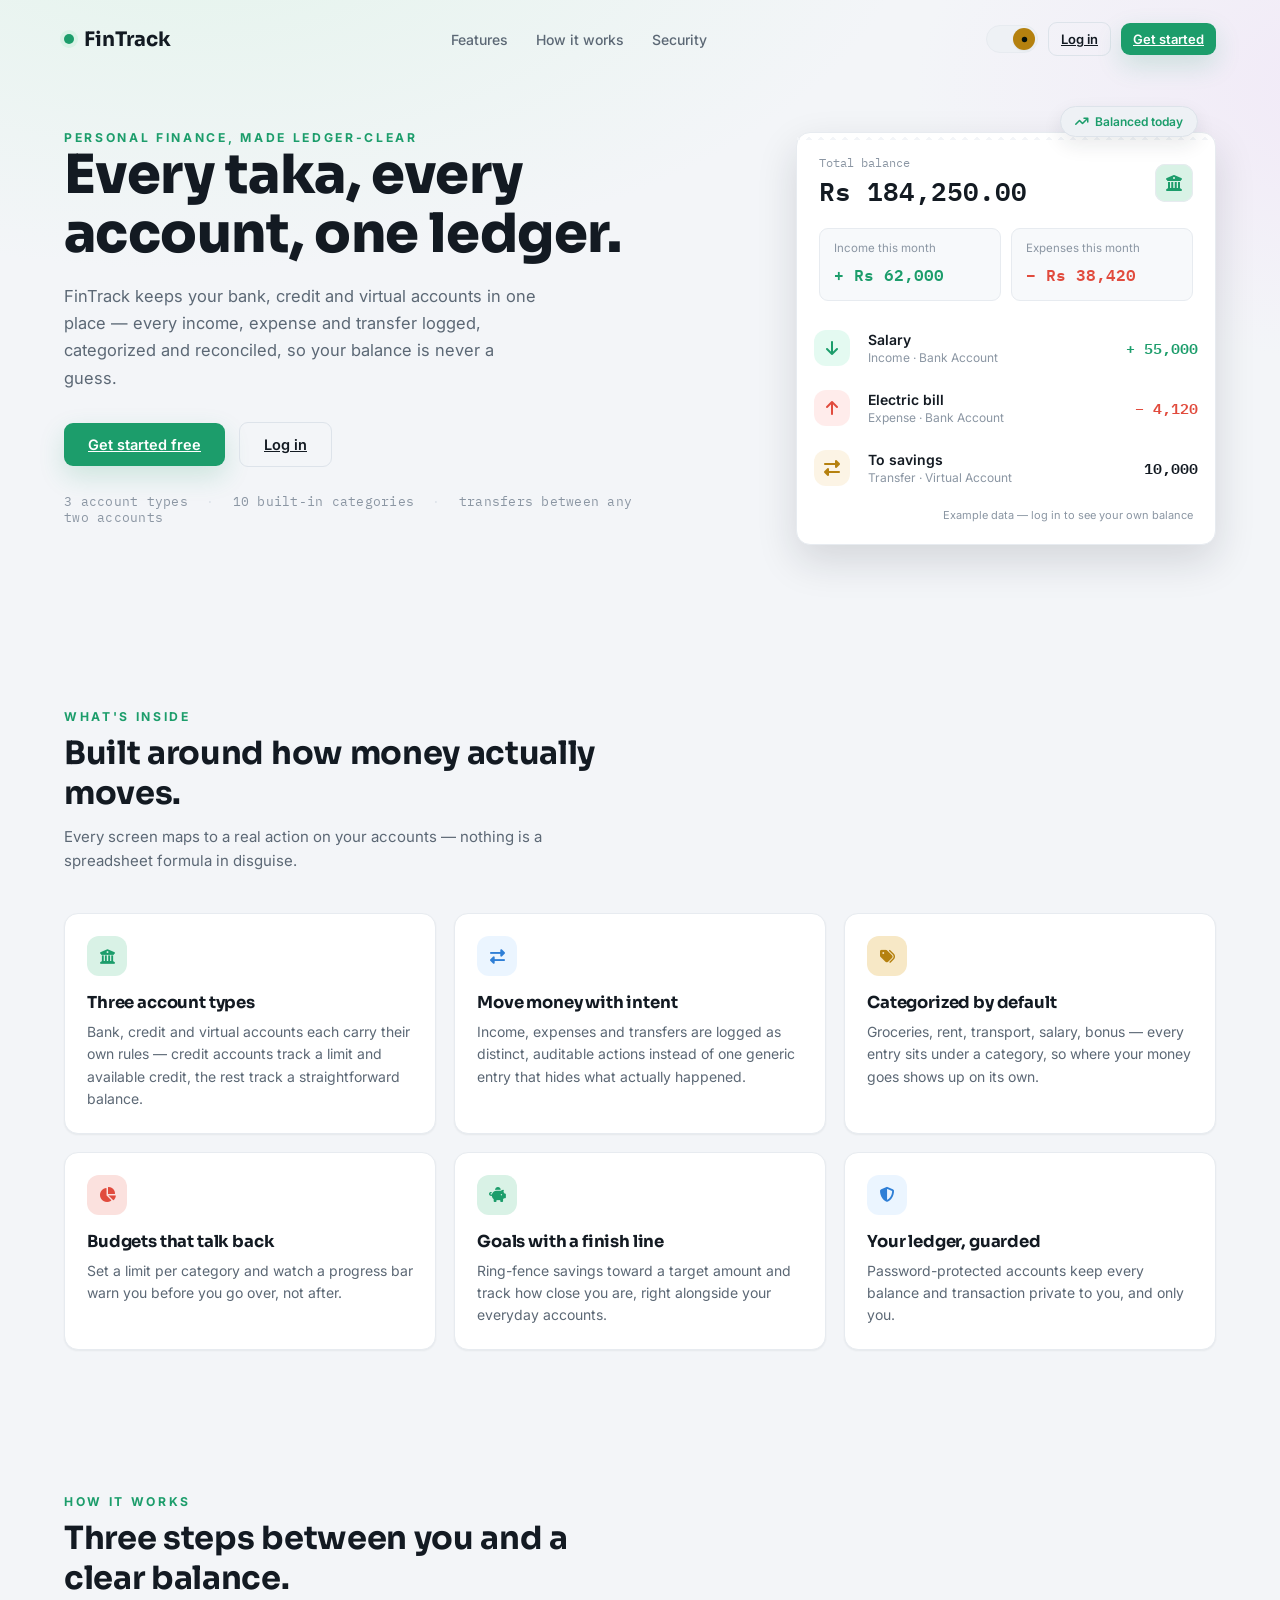
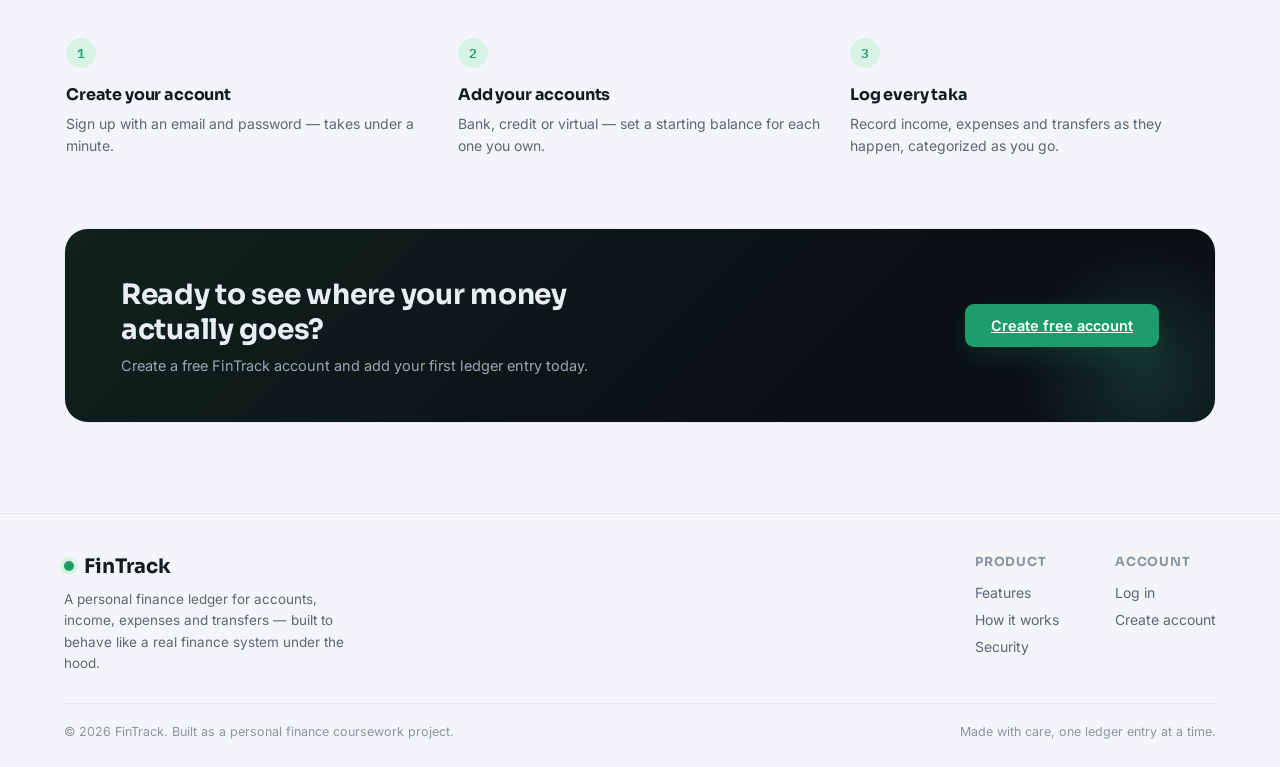
==== web/index.html @ cf950c6d "successfully connected the project to the server" ====
<!DOCTYPE html>
<html lang="en">
<head>
  <meta charset="UTF-8">
  <meta name="viewport" content="width=device-width, initial-scale=1.0">
  <meta name="theme-color" content="#0b0f14">
  <title>FinTrack · Personal Finance Management System</title>
  <meta name="description" content="Track bank, credit and virtual accounts, categorize every income and expense, and keep transfers, budgets and goals in one ledger.">
  <link rel="icon" type="image/svg+xml" href="static/favicon.svg">
  <link rel="stylesheet" href="static/css/Fintrack.css">
  <link rel="stylesheet" href="https://cdnjs.cloudflare.com/ajax/libs/font-awesome/6.5.2/css/all.min.css">
  <script src="static/js/theme.js"></script>
</head>
<body>
<a class="skip-link" href="#main-content">Skip to main content</a>

<header class="site-header">
  <div class="brand-mark"><span class="dot"></span> FinTrack</div>

  <nav class="site-nav site-nav-links" aria-label="Primary">
    <a href="#features">Features</a>
    <a href="#how-it-works">How it works</a>
    <a href="#security">Security</a>
  </nav>

  <div class="site-header-actions">
    <button class="theme-toggle" aria-label="Toggle theme" type="button">
      <span class="knob">
        <svg viewBox="0 0 24 24" fill="currentColor"><path d="M12 4V2M12 22v-2M4 12H2M22 12h-2M5 5l-1.4-1.4M19 19l-1.4-1.4M5 19l-1.4 1.4M19 5l-1.4 1.4"/><circle cx="12" cy="12" r="5"/></svg>
      </span>
    </button>
    <a href="login.html" class="btn btn-ghost btn-sm btn-inline">Log in</a>
    <a href="register.html" class="btn btn-primary btn-sm btn-inline">Get started</a>
  </div>
</header>

<main id="main-content">

  <section class="hero">
    <div class="hero-copy">
      <span class="eyebrow">Personal finance, made ledger-clear</span>
      <h1>Every taka, every account, one ledger.</h1>
      <p>FinTrack keeps your bank, credit and virtual accounts in one place — every income, expense and transfer logged, categorized and reconciled, so your balance is never a guess.</p>
      <div class="hero-actions">
        <a href="register.html" class="btn btn-primary">Get started free</a>
        <a href="login.html" class="btn btn-ghost">Log in</a>
      </div>
      <div class="hero-proof">
        3 account types <span class="sep">·</span> 10 built-in categories <span class="sep">·</span> transfers between any two accounts
      </div>
    </div>

    <div class="hero-visual">
      <div class="hero-badge-float"><i class="fa-solid fa-arrow-trend-up"></i> Balanced today</div>
      <div class="hero-preview-card receipt-edge">
        <div class="hero-preview-head">
          <div>
            <div class="label">Total balance</div>
            <div class="value mono">Rs 184,250.00</div>
          </div>
          <div class="account-icon bank"><i class="fa-solid fa-building-columns"></i></div>
        </div>

        <div class="hero-preview-stats">
          <div class="hero-mini-stat">
            <div class="label">Income this month</div>
            <div class="value income mono">+ Rs 62,000</div>
          </div>
          <div class="hero-mini-stat">
            <div class="label">Expenses this month</div>
            <div class="value expense mono">− Rs 38,420</div>
          </div>
        </div>

        <div class="hero-preview-rows">
          <div class="tx-row">
            <div class="tx-badge income"><i class="fa-solid fa-arrow-down"></i></div>
            <div class="tx-main">
              <div class="tx-title">Salary</div>
              <div class="tx-sub">Income · Bank Account</div>
            </div>
            <div class="tx-amount income mono">+ 55,000</div>
          </div>
          <div class="tx-row">
            <div class="tx-badge expense"><i class="fa-solid fa-arrow-up"></i></div>
            <div class="tx-main">
              <div class="tx-title">Electric bill</div>
              <div class="tx-sub">Expense · Bank Account</div>
            </div>
            <div class="tx-amount expense mono">− 4,120</div>
          </div>
          <div class="tx-row">
            <div class="tx-badge transfer"><i class="fa-solid fa-right-left"></i></div>
            <div class="tx-main">
              <div class="tx-title">To savings</div>
              <div class="tx-sub">Transfer · Virtual Account</div>
            </div>
            <div class="tx-amount mono">10,000</div>
          </div>
        </div>

        <div class="hero-preview-example">Example data — log in to see your own balance</div>
      </div>
    </div>
  </section>

  <section class="site-section" id="features">
    <div class="site-section-head">
      <span class="eyebrow">What's inside</span>
      <h2>Built around how money actually moves.</h2>
      <p>Every screen maps to a real action on your accounts — nothing is a spreadsheet formula in disguise.</p>
    </div>

    <div class="features-grid">
      <div class="feature-card">
        <div class="feature-icon"><i class="fa-solid fa-building-columns"></i></div>
        <h3>Three account types</h3>
        <p>Bank, credit and virtual accounts each carry their own rules — credit accounts track a limit and available credit, the rest track a straightforward balance.</p>
      </div>

      <div class="feature-card accent-focus">
        <div class="feature-icon"><i class="fa-solid fa-right-left"></i></div>
        <h3>Move money with intent</h3>
        <p>Income, expenses and transfers are logged as distinct, auditable actions instead of one generic entry that hides what actually happened.</p>
      </div>

      <div class="feature-card accent-gold">
        <div class="feature-icon"><i class="fa-solid fa-tags"></i></div>
        <h3>Categorized by default</h3>
        <p>Groceries, rent, transport, salary, bonus — every entry sits under a category, so where your money goes shows up on its own.</p>
      </div>

      <div class="feature-card accent-coral">
        <div class="feature-icon"><i class="fa-solid fa-chart-pie"></i></div>
        <h3>Budgets that talk back</h3>
        <p>Set a limit per category and watch a progress bar warn you before you go over, not after.</p>
      </div>

      <div class="feature-card">
        <div class="feature-icon"><i class="fa-solid fa-piggy-bank"></i></div>
        <h3>Goals with a finish line</h3>
        <p>Ring-fence savings toward a target amount and track how close you are, right alongside your everyday accounts.</p>
      </div>

      <div class="feature-card accent-focus" id="security">
        <div class="feature-icon"><i class="fa-solid fa-shield-halved"></i></div>
        <h3>Your ledger, guarded</h3>
        <p>Password-protected accounts keep every balance and transaction private to you, and only you.</p>
      </div>
    </div>
  </section>

  <section class="site-section" id="how-it-works">
    <div class="site-section-head">
      <span class="eyebrow">How it works</span>
      <h2>Three steps between you and a clear balance.</h2>
    </div>

    <div class="steps-row">
      <div class="step-item">
        <div class="step-num">1</div>
        <h3>Create your account</h3>
        <p>Sign up with an email and password — takes under a minute.</p>
      </div>
      <div class="step-item">
        <div class="step-num">2</div>
        <h3>Add your accounts</h3>
        <p>Bank, credit or virtual — set a starting balance for each one you own.</p>
      </div>
      <div class="step-item">
        <div class="step-num">3</div>
        <h3>Log every taka</h3>
        <p>Record income, expenses and transfers as they happen, categorized as you go.</p>
      </div>
    </div>
  </section>

  <section class="cta-banner">
    <div>
      <h2>Ready to see where your money actually goes?</h2>
      <p>Create a free FinTrack account and add your first ledger entry today.</p>
    </div>
    <a href="register.html" class="btn btn-primary">Create free account</a>
  </section>

</main>

<footer class="site-footer">
  <div class="footer-top">
    <div class="footer-brand">
      <div class="brand-mark"><span class="dot"></span> FinTrack</div>
      <p>A personal finance ledger for accounts, income, expenses and transfers — built to behave like a real finance system under the hood.</p>
    </div>

    <div class="footer-links">
      <div class="footer-col">
        <h4>Product</h4>
        <a href="#features">Features</a>
        <a href="#how-it-works">How it works</a>
        <a href="#security">Security</a>
      </div>
      <div class="footer-col">
        <h4>Account</h4>
        <a href="login.html">Log in</a>
        <a href="register.html">Create account</a>
      </div>
    </div>
  </div>

  <div class="footer-bottom">
    <span>© 2026 FinTrack. Built as a personal finance coursework project.</span>
    <span>Made with care, one ledger entry at a time.</span>
  </div>
</footer>

</body>
</html>
---- web/static/css/Fintrack.css ----
/* ==========================================================================
   FinTrack — shared styles
   Palette: deep charcoal-navy surface, mint = money in, coral = money out,
   gold = credit/attention. Numbers set in a mono face for tabular alignment.
   Signature motif: card headers get a torn-receipt edge.
   ========================================================================== */

@import url('https://fonts.googleapis.com/css2?family=Sora:wght@400;600;700;800&family=Inter:wght@400;500;600&family=IBM+Plex+Mono:wght@400;500;600&display=swap');

:root {
    --bg: #0b0f14;
    --bg-glow: radial-gradient(1200px 600px at 15% -10%, #10221c 0%, transparent 60%),
    radial-gradient(900px 500px at 110% 10%, #1a1420 0%, transparent 55%);
    --surface: #12181f;
    --surface-2: #171f27;
    --surface-3: #1c252f;
    --border: #232d38;
    --border-soft: #1a222b;
    --text: #e9eef3;
    --text-dim: #8b98a6;
    --text-faint: #5c6774;
    --mint: #45d99a;
    --mint-dim: #1f4a3b;
    --coral: #ff7a6f;
    --coral-dim: #4a2620;
    --gold: #e8b04b;
    --gold-dim: #4a3a1a;
    --focus: #6fb8ff;

    --font-display: 'Sora', sans-serif;
    --font-body: 'Inter', sans-serif;
    --font-mono: 'IBM Plex Mono', monospace;

    --radius: 14px;
    --radius-sm: 9px;

    --shadow-sm: 0 1px 2px rgba(0,0,0,0.24);
    --shadow-md: 0 8px 20px rgba(0,0,0,0.28);
    --shadow-lg: 0 16px 40px rgba(0,0,0,0.38);
    --shadow-mint: 0 10px 26px rgba(69,217,154,0.22);
    --ease: cubic-bezier(.2,.8,.2,1);
}

/* --------------------------------------------------------------------------
   Light theme — toggled by adding data-theme="light" to <html>
   -------------------------------------------------------------------------- */
:root[data-theme="light"] {
    --bg: #f3f5f8;
    --bg-glow: radial-gradient(1200px 600px at 15% -10%, #e4f4ec 0%, transparent 60%),
    radial-gradient(900px 500px at 110% 10%, #f1e8f7 0%, transparent 55%);
    --surface: #ffffff;
    --surface-2: #f7f9fb;
    --surface-3: #eef1f5;
    --border: #dde3ea;
    --border-soft: #e7ebf0;
    --text: #131a22;
    --text-dim: #5c6875;
    --text-faint: #8b96a3;
    --mint: #1c9d6b;
    --mint-dim: #d9f2e6;
    --coral: #e14b3d;
    --coral-dim: #fbe1de;
    --gold: #b5810f;
    --gold-dim: #f7e8c6;
    --focus: #2f7fd6;

    --shadow-sm: 0 1px 2px rgba(20,30,40,0.06);
    --shadow-md: 0 8px 20px rgba(20,30,40,0.09);
    --shadow-lg: 0 16px 40px rgba(20,30,40,0.14);
    --shadow-mint: 0 10px 26px rgba(28,157,107,0.18);
}
:root[data-theme="light"] .btn-primary,
:root[data-theme="light"] .fab { color: #ffffff; }
:root[data-theme="light"] ::selection { background: var(--mint-dim); color: var(--mint); }

* { box-sizing: border-box; }

html, body {
    margin: 0;
    padding: 0;
    min-height: 100%;
    background-color: var(--bg);
    background-image: var(--bg-glow);
    background-attachment: fixed;
    color: var(--text);
    font-family: var(--font-body);
    -webkit-font-smoothing: antialiased;
}

html { color-scheme: dark; }
:root[data-theme="light"] { color-scheme: light; }

/* Smooth, consistent motion across every interactive element */
a, button, input, select, .card, .stat-card, .account-row, .tx-row,
.nav-link, .progress-fill, .modal, .modal-overlay, .toast {
    transition: background-color .18s var(--ease), border-color .18s var(--ease),
    color .18s var(--ease), transform .18s var(--ease), box-shadow .18s var(--ease),
    opacity .18s var(--ease);
}

@media (prefers-reduced-motion: reduce) {
    *, *::before, *::after {
        animation-duration: 0.001ms !important;
        animation-iteration-count: 1 !important;
        transition-duration: 0.001ms !important;
        scroll-behavior: auto !important;
    }
}

/* Skip link for keyboard users */
.skip-link {
    position: absolute; left: 12px; top: -48px;
    background: var(--mint); color: #06110c; font-weight: 700;
    padding: 10px 16px; border-radius: 8px; z-index: 200;
    transition: top .15s var(--ease);
}
.skip-link:focus { top: 12px; }

/* --------------------------------------------------------------------------
   Theme toggle switch
   -------------------------------------------------------------------------- */
.theme-toggle {
    display: inline-flex;
    align-items: center;
    background: var(--surface-3);
    border: 1px solid var(--border-soft);
    border-radius: 20px;
    padding: 3px;
    cursor: pointer;
    position: relative;
    width: 52px;
    height: 28px;
    flex-shrink: 0;
}
.theme-toggle .knob {
    position: absolute;
    top: 2px; left: 2px;
    width: 22px; height: 22px;
    border-radius: 50%;
    background: var(--mint);
    display: flex; align-items: center; justify-content: center;
    color: #06110c;
    box-shadow: var(--shadow-sm);
    transition: transform .22s var(--ease), background .18s var(--ease);
}
.theme-toggle .knob svg { width: 13px; height: 13px; }
:root[data-theme="light"] .theme-toggle .knob { transform: translateX(24px); background: var(--gold); }

.theme-toggle-row {
    display: flex; align-items: center; justify-content: space-between;
    gap: 10px; margin-top: 12px; padding: 10px 2px 0;
    border-top: 1px solid var(--border-soft);
    font-size: 12.5px; color: var(--text-faint);
}

h1, h2, h3, h4 {
    font-family: var(--font-display);
    margin: 0;
    letter-spacing: -0.01em;
}

p { margin: 0; }

a { color: inherit; }

button, input, select {
    font-family: inherit;
    color: inherit;
}

::selection { background: var(--mint-dim); color: var(--mint); }

/* Scrollbar */
::-webkit-scrollbar { width: 10px; height: 10px; }
::-webkit-scrollbar-track { background: transparent; }
::-webkit-scrollbar-thumb { background: var(--surface-3); border-radius: 8px; }
::-webkit-scrollbar-thumb:hover { background: var(--border); }

.mono { font-family: var(--font-mono); }

/* Focus visibility */
a:focus-visible, button:focus-visible, input:focus-visible, select:focus-visible {
    outline: 2px solid var(--focus);
    outline-offset: 2px;
}

/* --------------------------------------------------------------------------
   Auth pages (login / register)
   -------------------------------------------------------------------------- */
.auth-shell {
    min-height: 100vh;
    display: grid;
    grid-template-columns: 1.1fr 1fr;
}

@media (max-width: 900px) {
    .auth-shell { grid-template-columns: 1fr; }
    .auth-side { display: none; }
}

.auth-side {
    position: relative;
    padding: 56px;
    display: flex;
    flex-direction: column;
    justify-content: space-between;
    background: linear-gradient(160deg, #0e1a16 0%, #0b0f14 55%);
    border-right: 1px solid var(--border-soft);
    overflow: hidden;
}

.auth-side::after {
    content: "";
    position: absolute;
    inset: 0;
    background-image:
            repeating-linear-gradient(0deg, rgba(255,255,255,0.025) 0 1px, transparent 1px 34px),
            repeating-linear-gradient(90deg, rgba(255,255,255,0.025) 0 1px, transparent 1px 34px);
    mask-image: radial-gradient(circle at 30% 20%, black, transparent 70%);
    pointer-events: none;
}

.brand-mark {
    display: flex;
    align-items: center;
    gap: 10px;
    font-family: var(--font-display);
    font-weight: 700;
    font-size: 20px;
    z-index: 1;
}

.brand-mark .dot {
    width: 10px; height: 10px; border-radius: 50%;
    background: var(--mint);
    box-shadow: 0 0 0 4px var(--mint-dim);
}

.auth-side-copy { z-index: 1; max-width: 420px; }

.auth-side-copy h1 {
    font-size: 40px;
    line-height: 1.15;
    font-weight: 800;
    margin-bottom: 16px;
}

.auth-side-copy p {
    color: var(--text-dim);
    font-size: 15px;
    line-height: 1.6;
}

.side-sparkline {
    z-index: 1;
    margin-top: 40px;
}

.auth-side-foot {
    z-index: 1;
    color: var(--text-faint);
    font-size: 13px;
}

/* The side panel keeps a hardcoded dark background in both themes (it's a
   fixed decorative surface, not the page background), so its text must stay
   pinned to light values instead of following --text / --text-dim, which flip
   dark in light mode and would otherwise disappear against this panel. */
:root[data-theme="light"] .auth-side .brand-mark,
:root[data-theme="light"] .auth-side-copy h1 {
    color: #e9eef3;
}
:root[data-theme="light"] .auth-side-copy p {
    color: #9aa7b4;
}
:root[data-theme="light"] .auth-side-foot {
    color: #6b7684;
}

.auth-main {
    display: flex;
    align-items: center;
    justify-content: center;
    padding: 40px 24px;
}

.auth-card {
    width: 100%;
    max-width: 400px;
    animation: auth-in .45s var(--ease);
}
@keyframes auth-in { from { opacity: 0; transform: translateY(10px); } to { opacity: 1; transform: translateY(0); } }

.auth-card-head { margin-bottom: 28px; }

.auth-card-head .eyebrow {
    font-family: var(--font-mono);
    font-size: 12px;
    letter-spacing: 0.08em;
    color: var(--mint);
    text-transform: uppercase;
    margin-bottom: 10px;
    display: block;
}

.auth-card-head h2 {
    font-size: 28px;
    margin-bottom: 8px;
}

.auth-card-head p {
    color: var(--text-dim);
    font-size: 14.5px;
}

.field { margin-bottom: 18px; }

.field label {
    display: block;
    font-size: 13px;
    font-weight: 500;
    color: var(--text-dim);
    margin-bottom: 7px;
}

.field input, .field select {
    width: 100%;
    background: var(--surface);
    border: 1px solid var(--border);
    border-radius: var(--radius-sm);
    padding: 12px 14px;
    font-size: 14.5px;
    color: var(--text);
    transition: border-color .15s ease, background .15s ease;
}

.field input::placeholder { color: var(--text-faint); }

.field input:focus, .field select:focus {
    border-color: var(--mint);
    background: var(--surface-2);
    outline: none;
    box-shadow: 0 0 0 3px var(--mint-dim);
}

.field input:hover, .field select:hover { border-color: var(--text-faint); }

.field-hint {
    font-size: 12.5px;
    color: var(--text-faint);
    margin-top: 6px;
}

.btn {
    display: inline-flex;
    align-items: center;
    justify-content: center;
    gap: 8px;
    border: none;
    border-radius: var(--radius-sm);
    padding: 12px 18px;
    font-size: 14.5px;
    font-weight: 600;
    cursor: pointer;
    transition: transform .1s ease, filter .15s ease, background .15s ease;
    font-family: var(--font-body);
}

.btn:active { transform: translateY(1px) scale(0.99); }

.btn-primary {
    background: var(--mint);
    color: #06110c;
    width: 100%;
    box-shadow: var(--shadow-mint);
}
.btn-primary:hover { filter: brightness(1.08); box-shadow: 0 12px 30px rgba(69,217,154,0.3); transform: translateY(-1px); }
.btn-primary:disabled { opacity: 0.6; cursor: not-allowed; box-shadow: none; transform: none; }

.btn-ghost {
    background: transparent;
    border: 1px solid var(--border);
    color: var(--text);
}
.btn-ghost:hover { border-color: var(--mint); color: var(--mint); background: var(--surface-2); }

.btn-danger {
    background: var(--coral-dim);
    color: var(--coral);
}
.btn-danger:hover { filter: brightness(1.15); }

.btn-sm { padding: 8px 12px; font-size: 13px; }

.auth-switch {
    margin-top: 22px;
    text-align: center;
    font-size: 14px;
    color: var(--text-dim);
}
.auth-switch a { color: var(--mint); font-weight: 600; text-decoration: none; }
.auth-switch a:hover { text-decoration: underline; }

.alert {
    display: none;
    align-items: flex-start;
    gap: 10px;
    padding: 11px 14px;
    border-radius: var(--radius-sm);
    font-size: 13.5px;
    margin-bottom: 18px;
    line-height: 1.5;
}
.alert.show { display: flex; }
.alert-error {
    background: var(--coral-dim);
    color: #ffb3ab;
    border: 1px solid rgba(255,122,111,0.35);
}
.alert-success {
    background: var(--mint-dim);
    color: #a9f0cf;
    border: 1px solid rgba(69,217,154,0.35);
}

/* --------------------------------------------------------------------------
   Dashboard shell
   -------------------------------------------------------------------------- */
.app-shell {
    display: grid;
    grid-template-columns: 240px 1fr;
    min-height: 100vh;
}

@media (max-width: 860px) {
    .app-shell { grid-template-columns: 1fr; }
    .sidebar { position: fixed; z-index: 40; top: 0; left: 0; height: 100vh;
        transform: translateX(-100%); transition: transform .2s ease; }
    .sidebar.open { transform: translateX(0); }
    .main-col { padding-top: 64px; }
    .mobile-topbar { display: flex !important; }
}

.sidebar {
    background: var(--surface);
    border-right: 1px solid var(--border-soft);
    padding: 24px 18px;
    display: flex;
    flex-direction: column;
    gap: 6px;
}

.sidebar .brand-mark { padding: 6px 10px 22px; }

.nav-link {
    position: relative;
    display: flex;
    align-items: center;
    gap: 11px;
    padding: 11px 12px;
    border-radius: var(--radius-sm);
    color: var(--text-dim);
    text-decoration: none;
    font-size: 14.5px;
    font-weight: 500;
    cursor: pointer;
    border: none;
    background: none;
    width: 100%;
    text-align: left;
}
.nav-link::before {
    content: "";
    position: absolute;
    left: -18px; top: 50%; transform: translateY(-50%);
    width: 3px; height: 0;
    border-radius: 0 3px 3px 0;
    background: var(--mint);
    transition: height .18s var(--ease);
}
.nav-link:hover { background: var(--surface-2); color: var(--text); }
.nav-link.active { background: var(--surface-2); color: var(--mint); }
.nav-link.active::before { height: 20px; }
.nav-link svg { width: 18px; height: 18px; flex-shrink: 0; }

.sidebar-foot {
    margin-top: auto;
    border-top: 1px solid var(--border-soft);
    padding-top: 14px;
}

.user-chip {
    display: flex;
    align-items: center;
    gap: 10px;
    padding: 8px 10px;
    border-radius: var(--radius-sm);
}

.user-avatar {
    width: 32px; height: 32px; border-radius: 50%;
    background: linear-gradient(135deg, var(--mint), #1c8f65);
    display: flex; align-items: center; justify-content: center;
    font-family: var(--font-display); font-weight: 700; font-size: 13px;
    color: #06110c; flex-shrink: 0;
}

.user-chip-info { min-width: 0; }
.user-chip-name { font-size: 13.5px; font-weight: 600; white-space: nowrap; overflow: hidden; text-overflow: ellipsis; }
.user-chip-email { font-size: 12px; color: var(--text-faint); white-space: nowrap; overflow: hidden; text-overflow: ellipsis; }

.mobile-topbar {
    display: none;
    position: fixed; top: 0; left: 0; right: 0; z-index: 30;
    height: 56px; align-items: center; justify-content: space-between;
    padding: 0 16px; background: var(--surface); border-bottom: 1px solid var(--border-soft);
}

.main-col { padding: 32px 40px 60px; max-width: 1180px; }

@media (max-width: 640px) {
    .main-col { padding: 20px 16px 60px; }
}

.page-head {
    display: flex;
    align-items: flex-start;
    justify-content: space-between;
    gap: 20px;
    margin-bottom: 28px;
    flex-wrap: wrap;
}

.page-head h1 { font-size: 26px; margin-bottom: 6px; }
.page-head .sub { color: var(--text-dim); font-size: 14.5px; }

/* Cards */
.card {
    background: var(--surface);
    border: 1px solid var(--border-soft);
    border-radius: var(--radius);
    padding: 22px;
    box-shadow: var(--shadow-sm);
}

.receipt-edge {
    position: relative;
}
.receipt-edge::before {
    content: "";
    position: absolute;
    top: -1px; left: 0; right: 0; height: 8px;
    background:
            linear-gradient(-45deg, var(--bg) 5px, transparent 0),
            linear-gradient(45deg, var(--bg) 5px, transparent 0);
    background-size: 12px 12px;
    background-position: left top;
    background-repeat: repeat-x;
}

.grid-stats {
    display: grid;
    grid-template-columns: repeat(4, 1fr);
    gap: 16px;
    margin-bottom: 24px;
}
@media (max-width: 980px) { .grid-stats { grid-template-columns: repeat(2, 1fr); } }
@media (max-width: 520px) { .grid-stats { grid-template-columns: 1fr; } }

.stat-card {
    background: var(--surface);
    border: 1px solid var(--border-soft);
    border-radius: var(--radius);
    padding: 18px 20px;
    box-shadow: var(--shadow-sm);
}
.stat-card:hover {
    border-color: var(--border);
    box-shadow: var(--shadow-md);
    transform: translateY(-2px);
}

.stat-label {
    font-size: 12.5px;
    color: var(--text-dim);
    font-weight: 500;
    margin-bottom: 10px;
    display: flex;
    align-items: center;
    gap: 7px;
}
.stat-label svg { width: 14px; height: 14px; flex-shrink: 0; opacity: 0.9; }

.stat-value {
    font-family: var(--font-mono);
    font-size: 24px;
    font-weight: 600;
    letter-spacing: -0.01em;
}

.stat-value.positive { color: var(--mint); }
.stat-value.negative { color: var(--coral); }

.two-col {
    display: grid;
    grid-template-columns: 1.4fr 1fr;
    gap: 20px;
    align-items: start;
}
@media (max-width: 900px) { .two-col { grid-template-columns: 1fr; } }

.card-title {
    display: flex;
    align-items: center;
    justify-content: space-between;
    margin-bottom: 18px;
}
.card-title h3 { font-size: 16px; }
.card-title .link-btn {
    font-size: 13px; color: var(--mint); background: none; border: none;
    cursor: pointer; font-weight: 600; font-family: var(--font-body);
}

/* Accounts list */
.account-row {
    display: flex;
    align-items: center;
    justify-content: space-between;
    padding: 14px 10px;
    margin: 0 -10px;
    border-bottom: 1px solid var(--border-soft);
    border-radius: var(--radius-sm);
    gap: 12px;
}
.account-row:last-child { border-bottom: none; }
.account-row:hover { background: var(--surface-2); border-bottom-color: transparent; }
.account-row:hover + .account-row { border-bottom-color: transparent; }

.account-info { display: flex; align-items: center; gap: 12px; min-width: 0; }

.account-icon {
    width: 38px; height: 38px; border-radius: 10px;
    display: flex; align-items: center; justify-content: center;
    flex-shrink: 0;
    background: var(--surface-3);
    box-shadow: inset 0 0 0 1px var(--border-soft);
}
.account-icon.bank { color: var(--mint); background: var(--mint-dim); }
.account-icon.credit { color: var(--gold); background: var(--gold-dim); }
.account-icon.virtual { color: var(--focus); background: rgba(111, 184, 255, 0.16); }

.account-name { font-size: 14.5px; font-weight: 600; }
.account-type { font-size: 12px; color: var(--text-faint); }

.account-balance { font-family: var(--font-mono); font-size: 15px; font-weight: 600; text-align: right; flex-shrink: 0; }
.account-sub { font-size: 11.5px; color: var(--text-faint); text-align: right; }

.account-actions { display: flex; gap: 6px; }
.icon-btn {
    background: none; border: none; color: var(--text-faint); cursor: pointer;
    padding: 6px; border-radius: 7px; display: flex;
}
.icon-btn:hover { background: var(--surface-3); color: var(--coral); }
.icon-btn svg { width: 16px; height: 16px; }

/* Transactions table */
.tx-row {
    display: grid;
    grid-template-columns: 40px 1fr auto;
    align-items: center;
    gap: 12px;
    padding: 12px 10px;
    margin: 0 -10px;
    border-bottom: 1px solid var(--border-soft);
    border-radius: var(--radius-sm);
}
.tx-row:last-child { border-bottom: none; }
.tx-row:hover { background: var(--surface-2); border-bottom-color: transparent; }

.tx-badge {
    width: 34px; height: 34px; border-radius: 10px;
    display: flex; align-items: center; justify-content: center;
}
.tx-badge.income { background: var(--mint-dim); color: var(--mint); }
.tx-badge.expense { background: var(--coral-dim); color: var(--coral); }
.tx-badge.transfer { background: var(--gold-dim); color: var(--gold); }

.tx-main .tx-title { font-size: 14px; font-weight: 600; }
.tx-main .tx-sub { font-size: 12px; color: var(--text-faint); margin-top: 2px; }

.tx-amount { font-family: var(--font-mono); font-weight: 600; font-size: 14.5px; white-space: nowrap; }
.tx-amount.income { color: var(--mint); }
.tx-amount.expense { color: var(--coral); }

.empty-state {
    text-align: center;
    padding: 40px 20px;
    color: var(--text-faint);
}
.empty-state svg {
    width: 22px; height: 22px; margin-bottom: 14px; opacity: 0.85;
    padding: 13px;
    box-sizing: content-box;
    border-radius: 50%;
    background: var(--surface-3);
    box-shadow: inset 0 0 0 1px var(--border-soft);
}
.empty-state p { font-size: 14px; margin-bottom: 14px; }

/* Budgets / goals */
.budget-item, .goal-item { margin-bottom: 18px; }
.budget-item:last-child, .goal-item:last-child { margin-bottom: 0; }

.budget-head { display: flex; justify-content: space-between; align-items: baseline; margin-bottom: 8px; }
.budget-head .name { font-size: 14px; font-weight: 600; }
.budget-head .amounts { font-family: var(--font-mono); font-size: 12.5px; color: var(--text-dim); }

.progress-track {
    height: 8px;
    background: var(--surface-3);
    border-radius: 20px;
    overflow: hidden;
    box-shadow: inset 0 1px 2px rgba(0,0,0,0.25);
}
.progress-fill {
    height: 100%; border-radius: 20px; background: var(--mint);
    transition: width .5s var(--ease);
    background-image: linear-gradient(90deg, transparent, rgba(255,255,255,0.15));
}
.progress-fill.over { background-color: var(--coral); }
.progress-fill.warn { background-color: var(--gold); }

/* Modal */
.modal-overlay {
    position: fixed; inset: 0; background: rgba(5,8,11,0.7);
    display: none; align-items: center; justify-content: center; z-index: 50;
    padding: 20px; backdrop-filter: blur(2px);
}
.modal-overlay.open { display: flex; }

.modal {
    background: var(--surface-2);
    border: 1px solid var(--border);
    border-radius: var(--radius);
    padding: 26px;
    width: 100%;
    max-width: 420px;
    max-height: 90vh;
    overflow-y: auto;
    box-shadow: var(--shadow-lg);
    animation: modal-in .2s var(--ease);
}
@keyframes modal-in { from { opacity: 0; transform: translateY(8px) scale(0.98); } to { opacity: 1; transform: translateY(0) scale(1); } }

.modal-head {
    display: flex; align-items: center; justify-content: space-between;
    margin-bottom: 20px;
}
.modal-head h3 { font-size: 18px; }
.modal-close { background: none; border: none; color: var(--text-faint); cursor: pointer; padding: 4px; }

.form-row { display: grid; grid-template-columns: 1fr 1fr; gap: 12px; }

.tab-group {
    display: flex;
    background: var(--surface);
    border: 1px solid var(--border);
    border-radius: var(--radius-sm);
    padding: 3px;
    margin-bottom: 20px;
}
.tab-btn {
    flex: 1; text-align: center; padding: 9px; border: none; background: none;
    color: var(--text-dim); font-weight: 600; font-size: 13.5px; border-radius: 7px; cursor: pointer;
}
.tab-btn.active { background: var(--surface-3); color: var(--text); box-shadow: var(--shadow-sm); }

.fab {
    position: fixed;
    bottom: 28px; right: 32px;
    width: 54px; height: 54px; border-radius: 50%;
    background: var(--mint); color: #06110c;
    display: flex; align-items: center; justify-content: center;
    border: none; cursor: pointer; box-shadow: 0 8px 24px rgba(69,217,154,0.35);
    z-index: 20;
}
.fab:hover { filter: brightness(1.08); transform: translateY(-2px) scale(1.03); box-shadow: 0 12px 30px rgba(69,217,154,0.45); }
.fab svg { width: 24px; height: 24px; }

@media (min-width: 861px) { .fab { display: none; } }

.toast-stack {
    position: fixed; top: 20px; right: 20px; z-index: 100;
    display: flex; flex-direction: column; gap: 10px;
}
.toast {
    background: var(--surface-2);
    border: 1px solid var(--border);
    border-left: 3px solid var(--mint);
    padding: 12px 16px;
    border-radius: 8px;
    font-size: 13.5px;
    min-width: 240px;
    box-shadow: var(--shadow-lg);
    animation: toast-in .25s var(--ease);
}
.toast.error { border-left-color: var(--coral); }
@keyframes toast-in { from { opacity: 0; transform: translateX(16px); } to { opacity: 1; transform: translateX(0); } }

.section-gap { margin-bottom: 24px; }

.hide { display: none !important; }

/* Mobile sidebar backdrop */
.sidebar-backdrop {
    display: none;
    position: fixed; inset: 0;
    background: rgba(3,6,9,0.55);
    z-index: 35;
}
@media (max-width: 860px) {
    .sidebar-backdrop.show { display: block; animation: fade-in .18s var(--ease); }
}
@keyframes fade-in { from { opacity: 0; } to { opacity: 1; } }

/* Skeleton loading placeholders */
.skeleton {
    position: relative;
    overflow: hidden;
    background: var(--surface-3);
    border-radius: 6px;
    color: transparent !important;
}
.skeleton::after {
    content: "";
    position: absolute; inset: 0;
    transform: translateX(-100%);
    background: linear-gradient(90deg, transparent, rgba(255,255,255,0.08), transparent);
    animation: skeleton-sheen 1.3s infinite;
}
:root[data-theme="light"] .skeleton::after {
    background: linear-gradient(90deg, transparent, rgba(20,30,40,0.06), transparent);
}
@keyframes skeleton-sheen { to { transform: translateX(100%); } }

/* Better touch targets + hover affordance on small screens */
@media (hover: none) {
    .icon-btn, .nav-link, .btn { min-height: 40px; }
}

/* Subtle number count-up affordance */
.stat-value { font-variant-numeric: tabular-nums; }

/* Password visibility toggle used on auth forms */
.field-with-action { position: relative; }
.field-with-action input { padding-right: 44px; }
.field-toggle-btn {
    position: absolute; right: 6px; top: 34px;
    background: none; border: none; color: var(--text-faint);
    cursor: pointer; padding: 8px; border-radius: 7px; display: flex;
}
.field-toggle-btn:hover { color: var(--mint); background: var(--surface-3); }
.field-toggle-btn svg { width: 17px; height: 17px; }

/* --------------------------------------------------------------------------
   Premium dashboard UI
   -------------------------------------------------------------------------- */
:root {
    --panel: rgba(15, 23, 42, 0.82);
    --panel-strong: rgba(20, 29, 43, 0.95);
    --glass-border: rgba(255, 255, 255, 0.08);
    --shadow-soft: 0 20px 45px rgba(2, 6, 23, 0.22);
    --transition: 0.25s cubic-bezier(.2,.8,.2,1);
}

:root[data-theme="light"] {
    --panel: rgba(255, 255, 255, 0.9);
    --panel-strong: rgba(248, 250, 252, 0.98);
    --glass-border: rgba(15, 23, 42, 0.08);
    --shadow-soft: 0 20px 45px rgba(15, 23, 42, 0.10);
}

body {
    min-height: 100vh;
}

.app-shell {
    display: grid;
    grid-template-columns: 280px minmax(0, 1fr);
    min-height: 100vh;
}

.sidebar {
    position: sticky;
    top: 0;
    height: 100vh;
    padding: 24px 18px;
    background: linear-gradient(180deg, rgba(7, 11, 20, 0.96), rgba(11, 18, 32, 0.96));
    border-right: 1px solid var(--border-soft);
    backdrop-filter: blur(20px);
    box-shadow: 10px 0 30px rgba(0, 0, 0, 0.18);
}

:root[data-theme="light"] .sidebar {
    background: linear-gradient(180deg, rgba(255, 255, 255, 0.98), rgba(246, 248, 252, 0.98));
}

.sidebar .brand-mark {
    padding: 4px 8px 22px;
    margin-bottom: 8px;
}

.sidebar .brand-mark .brand-name {
    font-size: 1.02rem;
    font-weight: 700;
}

.sidebar .brand-mark .brand-subtitle {
    margin-top: 2px;
    font-size: 0.72rem;
    letter-spacing: 0.2em;
    text-transform: uppercase;
    color: var(--text-dim);
}

.profile-card {
    display: flex;
    align-items: center;
    gap: 12px;
    padding: 12px;
    margin: 0 0 16px;
    border: 1px solid var(--glass-border);
    border-radius: 18px;
    background: linear-gradient(135deg, rgba(69, 217, 154, 0.12), rgba(111, 184, 255, 0.11));
    box-shadow: var(--shadow-soft);
}

.profile-card .user-avatar {
    width: 44px;
    height: 44px;
    border-radius: 14px;
    font-size: 0.95rem;
}

.profile-name {
    font-weight: 700;
    color: var(--text);
}

.profile-role {
    font-size: 0.8rem;
    color: var(--text-dim);
}

.sidebar-nav {
    display: flex;
    flex-direction: column;
    gap: 4px;
}

.nav-link {
    position: relative;
    display: flex;
    align-items: center;
    gap: 10px;
    padding: 11px 12px;
    border-radius: 14px;
    color: var(--text-dim);
    border: 1px solid transparent;
    background: transparent;
    overflow: hidden;
}

.nav-link::after {
    content: "";
    position: absolute;
    inset: 0;
    background: linear-gradient(90deg, rgba(69, 217, 154, 0.12), transparent);
    opacity: 0;
    transition: opacity var(--transition);
}

.nav-link:hover,
.nav-link.active {
    color: var(--text);
    background: rgba(255, 255, 255, 0.05);
    border-color: var(--glass-border);
    transform: translateX(2px);
}

.nav-link:hover::after,
.nav-link.active::after {
    opacity: 1;
}

.nav-link.active {
    color: var(--mint);
    box-shadow: inset 0 0 0 1px rgba(69, 217, 154, 0.12);
}

.nav-link i {
    width: 18px;
    text-align: center;
}

.danger-link {
    color: var(--coral);
}

.sidebar-foot {
    margin-top: auto;
    padding-top: 16px;
}

.main-col {
    padding: 24px 28px 60px;
    max-width: 1380px;
    width: 100%;
}

.topbar {
    display: flex;
    align-items: center;
    justify-content: space-between;
    gap: 16px;
    padding: 16px 18px;
    margin-bottom: 24px;
    border: 1px solid var(--glass-border);
    border-radius: 22px;
    background: var(--panel);
    box-shadow: var(--shadow-soft);
    backdrop-filter: blur(20px);
}

.topbar-search {
    display: flex;
    align-items: center;
    gap: 10px;
    flex: 1;
    min-width: 220px;
    padding: 10px 14px;
    border-radius: 999px;
    background: rgba(255, 255, 255, 0.04);
    border: 1px solid var(--glass-border);
    color: var(--text-dim);
}

.topbar-search input {
    width: 100%;
    border: 0;
    outline: 0;
    background: transparent;
    color: var(--text);
}

.topbar-actions {
    display: flex;
    align-items: center;
    gap: 10px;
    flex-wrap: wrap;
}

.date-pill,
.status-pill,
.user-pill,
.pill,
.search-pill,
.action-btn {
    display: inline-flex;
    align-items: center;
    gap: 8px;
    border-radius: 999px;
    border: 1px solid var(--glass-border);
    background: rgba(255, 255, 255, 0.05);
    color: var(--text);
}

.date-pill,
.status-pill {
    padding: 9px 12px;
    color: var(--text-dim);
}

.user-pill {
    padding: 7px 10px;
    gap: 8px;
    cursor: pointer;
}

.user-pill-avatar {
    width: 32px;
    height: 32px;
    border-radius: 50%;
    display: grid;
    place-items: center;
    background: linear-gradient(135deg, var(--mint), var(--focus));
    color: #041018;
    font-weight: 700;
    font-size: 0.8rem;
}

.page-head {
    display: flex;
    align-items: flex-start;
    justify-content: space-between;
    gap: 16px;
    margin-bottom: 22px;
    flex-wrap: wrap;
}

.eyebrow {
    margin-bottom: 6px;
    font-size: 0.76rem;
    letter-spacing: 0.22em;
    text-transform: uppercase;
    color: var(--mint);
    font-weight: 700;
}

.page-head h1 {
    font-size: 1.85rem;
}

.page-head .sub {
    margin-top: 6px;
    color: var(--text-dim);
    max-width: 720px;
}

.summary-grid {
    display: grid;
    grid-template-columns: repeat(4, minmax(0, 1fr));
    gap: 16px;
    margin-bottom: 18px;
}

.stat-card {
    position: relative;
    overflow: hidden;
    padding: 20px;
    border-radius: 20px;
    border: 1px solid var(--glass-border);
    background: var(--panel);
    box-shadow: var(--shadow-soft);
    transition: transform var(--transition), box-shadow var(--transition), border-color var(--transition);
}

.stat-card::before {
    content: "";
    position: absolute;
    inset: auto -20px -24px auto;
    width: 120px;
    height: 120px;
    border-radius: 50%;
    background: rgba(255, 255, 255, 0.06);
    pointer-events: none;
}

.stat-card:hover {
    transform: translateY(-3px);
    box-shadow: 0 24px 50px rgba(0, 0, 0, 0.22);
}

.stat-icon {
    width: 44px;
    height: 44px;
    display: grid;
    place-items: center;
    border-radius: 14px;
    margin-bottom: 14px;
    background: rgba(255, 255, 255, 0.06);
    color: var(--mint);
}

.stat-card.accent-mint .stat-icon { color: var(--mint); }
.stat-card.accent-coral .stat-icon { color: var(--coral); }
.stat-card.accent-gold .stat-icon { color: var(--gold); }

.stat-label {
    font-size: 0.86rem;
    color: var(--text-dim);
    margin-bottom: 10px;
}

.stat-value {
    font-size: 1.45rem;
    font-weight: 700;
    margin-bottom: 8px;
}

.stat-foot {
    font-size: 0.8rem;
    color: var(--text-dim);
}

.analytics-grid {
    display: grid;
    grid-template-columns: 1.15fr 0.95fr 0.95fr;
    gap: 16px;
    margin-bottom: 18px;
}

.card {
    padding: 18px;
    border-radius: 22px;
    border: 1px solid var(--glass-border);
    background: var(--panel);
    box-shadow: var(--shadow-soft);
}

.card-title {
    display: flex;
    align-items: center;
    justify-content: space-between;
    gap: 12px;
    margin-bottom: 12px;
}

.card-title h3 {
    font-size: 1rem;
    margin-bottom: 3px;
}

.card-subtitle,
.card-title .link-btn,
.text-link {
    color: var(--text-dim);
    font-size: 0.82rem;
}

.text-link {
    text-decoration: none;
}

.toolbar {
    display: flex;
    align-items: center;
    gap: 8px;
    flex-wrap: wrap;
}

.search-pill {
    padding: 7px 10px;
    gap: 8px;
    background: rgba(255, 255, 255, 0.05);
}

.search-pill input,
.toolbar select {
    border: 0;
    outline: 0;
    background: transparent;
    color: var(--text);
}

.toolbar select {
    padding: 7px 8px;
    border-radius: 999px;
    border: 1px solid var(--glass-border);
}

.content-grid {
    display: grid;
    grid-template-columns: 1.2fr 0.8fr;
    gap: 16px;
    margin-bottom: 18px;
}

.stacked {
    display: grid;
    gap: 16px;
}

.transaction-list {
    display: flex;
    flex-direction: column;
    gap: 8px;
}

.tx-row {
    display: grid;
    grid-template-columns: 42px minmax(0, 1fr) auto;
    align-items: center;
    gap: 12px;
    padding: 12px 10px;
    border-radius: 14px;
    border: 1px solid transparent;
    transition: background-color var(--transition), border-color var(--transition);
}

.tx-row:hover {
    background: rgba(255, 255, 255, 0.05);
    border-color: var(--glass-border);
}

.tx-badge {
    width: 36px;
    height: 36px;
    border-radius: 12px;
    display: grid;
    place-items: center;
}

.tx-badge.income { background: rgba(69, 217, 154, 0.14); color: var(--mint); }
.tx-badge.expense { background: rgba(255, 122, 111, 0.14); color: var(--coral); }
.tx-badge.transfer { background: rgba(232, 176, 75, 0.14); color: var(--gold); }

.tx-title {
    font-weight: 600;
    color: var(--text);
}

.tx-sub {
    margin-top: 2px;
    font-size: 0.8rem;
    color: var(--text-dim);
}

.tx-amount.income { color: var(--mint); }
.tx-amount.expense { color: var(--coral); }

.pagination {
    display: flex;
    gap: 8px;
    margin-top: 12px;
}

.pagination button {
    width: 34px;
    height: 34px;
    border-radius: 10px;
    border: 1px solid var(--glass-border);
    background: rgba(255,255,255,0.04);
    color: var(--text);
    cursor: pointer;
}

.pagination button.active {
    background: linear-gradient(135deg, var(--mint), var(--focus));
    color: #06110c;
    font-weight: 700;
}

.budget-list,
.goal-list {
    display: grid;
    gap: 12px;
}

.budget-item,
.goal-item {
    padding: 12px;
    border-radius: 14px;
    background: rgba(255, 255, 255, 0.04);
    border: 1px solid var(--glass-border);
}

.budget-head,
.goal-head {
    display: flex;
    align-items: center;
    justify-content: space-between;
    gap: 10px;
    margin-bottom: 10px;
}

.budget-head .name,
.goal-head .name {
    display: inline-flex;
    align-items: center;
    gap: 8px;
    font-weight: 600;
}

.amounts {
    font-size: 0.82rem;
    color: var(--text-dim);
}

.progress-track {
    height: 8px;
    border-radius: 999px;
    background: rgba(255,255,255,0.08);
    overflow: hidden;
}

.progress-fill {
    height: 100%;
    border-radius: inherit;
    background: linear-gradient(90deg, var(--mint), var(--focus));
    transition: width var(--transition);
}

.progress-fill.warn { background: linear-gradient(90deg, var(--gold), #f1c54a); }
.progress-fill.over { background: linear-gradient(90deg, var(--coral), #ff9478); }

.budget-foot {
    display: flex;
    justify-content: space-between;
    gap: 8px;
    margin-top: 8px;
    font-size: 0.78rem;
    color: var(--text-dim);
}

.action-strip {
    display: flex;
    gap: 12px;
    flex-wrap: wrap;
    margin-top: 18px;
}

.action-btn {
    padding: 10px 14px;
    cursor: pointer;
    transition: transform var(--transition), background-color var(--transition);
}

.action-btn:hover {
    transform: translateY(-2px);
    background: rgba(255,255,255,0.08);
}

.dashboard-footer {
    text-align: center;
    padding: 24px 12px 10px;
    color: var(--text-dim);
    font-size: 0.9rem;
}

@media (max-width: 1180px) {
    .summary-grid {
        grid-template-columns: repeat(2, minmax(0, 1fr));
    }

    .analytics-grid,
    .content-grid {
        grid-template-columns: 1fr;
    }
}

@media (max-width: 860px) {
    .app-shell {
        grid-template-columns: 1fr;
    }

    .sidebar {
        position: fixed;
        z-index: 40;
        top: 0;
        left: 0;
        width: min(82vw, 300px);
        transform: translateX(-100%);
        transition: transform .22s ease;
    }

    .sidebar.open {
        transform: translateX(0);
    }

    .main-col {
        padding: 80px 16px 60px;
    }

    .mobile-topbar {
        display: flex !important;
    }
}

@media (max-width: 640px) {
    .topbar {
        flex-direction: column;
        align-items: stretch;
    }

    .topbar-actions {
        justify-content: flex-start;
    }

    .summary-grid {
        grid-template-columns: 1fr;
    }

    .page-head {
        flex-direction: column;
    }

    .card-title {
        flex-direction: column;
        align-items: flex-start;
    }
}

/* --------------------------------------------------------------------------
   Checkbox (register / terms agreement)
   -------------------------------------------------------------------------- */
.checkbox-row {
    display: flex;
    align-items: flex-start;
    gap: 10px;
    margin-bottom: 22px;
}

.checkbox-row input[type="checkbox"] {
    appearance: none;
    -webkit-appearance: none;
    width: 18px;
    height: 18px;
    flex-shrink: 0;
    margin-top: 1px;
    border-radius: 5px;
    border: 1px solid var(--border);
    background: var(--surface);
    cursor: pointer;
    display: grid;
    place-items: center;
}

.checkbox-row input[type="checkbox"]::after {
    content: "";
    width: 10px;
    height: 10px;
    border-radius: 2px;
    background: var(--mint);
    transform: scale(0);
    transition: transform .15s var(--ease);
}

.checkbox-row input[type="checkbox"]:checked {
    border-color: var(--mint);
}

.checkbox-row input[type="checkbox"]:checked::after {
    transform: scale(1);
}

.checkbox-row input[type="checkbox"]:focus-visible {
    outline: 2px solid var(--focus);
    outline-offset: 2px;
}

.checkbox-row label {
    font-size: 13.5px;
    color: var(--text-dim);
    line-height: 1.5;
    cursor: pointer;
}

.checkbox-row label a { color: var(--mint); font-weight: 600; text-decoration: none; }
.checkbox-row label a:hover { text-decoration: underline; }

/* --------------------------------------------------------------------------
   Marketing site header (public pages)
   -------------------------------------------------------------------------- */
.site-header {
    display: flex;
    align-items: center;
    justify-content: space-between;
    gap: 24px;
    padding: 22px clamp(20px, 5vw, 64px);
    position: relative;
    z-index: 5;
}

.site-nav {
    display: flex;
    align-items: center;
    gap: 28px;
}

.site-nav a {
    font-size: 14px;
    font-weight: 500;
    color: var(--text-dim);
    text-decoration: none;
}

.site-nav a:hover { color: var(--text); }

@media (max-width: 760px) {
    .site-nav-links { display: none; }
}

.site-header-actions {
    display: flex;
    align-items: center;
    gap: 10px;
}

.btn-inline {
    width: auto;
}

/* --------------------------------------------------------------------------
   Hero
   -------------------------------------------------------------------------- */
.hero {
    position: relative;
    display: grid;
    grid-template-columns: 1.05fr 0.95fr;
    gap: 48px;
    align-items: center;
    padding: 28px clamp(20px, 5vw, 64px) 90px;
    max-width: 1320px;
    margin: 0 auto;
}

@media (max-width: 980px) {
    .hero { grid-template-columns: 1fr; padding-bottom: 56px; }
}

.hero-copy h1 {
    font-size: clamp(34px, 4.6vw, 54px);
    line-height: 1.08;
    font-weight: 800;
    margin-bottom: 20px;
    max-width: 620px;
}

.hero-copy > p {
    color: var(--text-dim);
    font-size: 16.5px;
    line-height: 1.65;
    max-width: 480px;
    margin-bottom: 30px;
}

.hero-actions {
    display: flex;
    align-items: center;
    gap: 14px;
    margin-bottom: 26px;
    flex-wrap: wrap;
}

.hero-actions .btn { width: auto; padding: 13px 24px; }

.hero-proof {
    font-family: var(--font-mono);
    font-size: 12.5px;
    color: var(--text-faint);
    letter-spacing: 0.02em;
}

.hero-proof .sep { margin: 0 10px; color: var(--border); }

/* Hero visual: a receipt-style preview of the ledger */
.hero-visual {
    position: relative;
    padding-top: 26px;
}

.hero-preview-card {
    position: relative;
    z-index: 1;
    background: var(--surface);
    border: 1px solid var(--border-soft);
    border-radius: var(--radius);
    box-shadow: var(--shadow-lg);
    padding: 22px;
    max-width: 420px;
    margin-left: auto;
}

.hero-preview-example {
    font-size: 11px;
    color: var(--text-faint);
    text-align: right;
    margin-top: 12px;
}

@media (max-width: 980px) { .hero-preview-card { margin: 0 auto; } }

.hero-preview-head {
    display: flex;
    align-items: center;
    justify-content: space-between;
    margin-bottom: 18px;
}

.hero-preview-head .label {
    font-size: 12px;
    color: var(--text-faint);
    font-family: var(--font-mono);
}

.hero-preview-head .value {
    font-family: var(--font-mono);
    font-size: 26px;
    font-weight: 600;
}

.hero-preview-stats {
    display: grid;
    grid-template-columns: 1fr 1fr;
    gap: 10px;
    margin-bottom: 18px;
}

.hero-mini-stat {
    background: var(--surface-2);
    border: 1px solid var(--border-soft);
    border-radius: var(--radius-sm);
    padding: 12px 14px;
}

.hero-mini-stat .label { font-size: 11.5px; color: var(--text-faint); margin-bottom: 6px; }
.hero-mini-stat .value { font-family: var(--font-mono); font-size: 15.5px; font-weight: 600; }
.hero-mini-stat .value.income { color: var(--mint); }
.hero-mini-stat .value.expense { color: var(--coral); }

.hero-preview-rows {
    display: flex;
    flex-direction: column;
    gap: 2px;
}

.hero-preview-rows .tx-row { padding: 10px 4px; }

.hero-badge-float {
    position: absolute;
    z-index: 2;
    top: 0;
    right: 18px;
    background: var(--surface-3);
    border: 1px solid var(--border);
    border-radius: 999px;
    padding: 7px 14px;
    font-size: 12px;
    font-weight: 600;
    color: var(--mint);
    box-shadow: var(--shadow-md);
    display: flex;
    align-items: center;
    gap: 6px;
}

@media (max-width: 980px) { .hero-badge-float { right: 50%; transform: translateX(180px); } }

/* --------------------------------------------------------------------------
   Marketing sections
   -------------------------------------------------------------------------- */
.site-section {
    padding: 70px clamp(20px, 5vw, 64px);
    max-width: 1320px;
    margin: 0 auto;
}

.site-section-head {
    max-width: 560px;
    margin-bottom: 40px;
}

.site-section-head h2 {
    font-size: clamp(24px, 3vw, 32px);
    margin-top: 8px;
}

.site-section-head p {
    color: var(--text-dim);
    margin-top: 12px;
    font-size: 15px;
    line-height: 1.6;
}

.features-grid {
    display: grid;
    grid-template-columns: repeat(3, 1fr);
    gap: 18px;
}

@media (max-width: 980px) { .features-grid { grid-template-columns: repeat(2, 1fr); } }
@media (max-width: 640px) { .features-grid { grid-template-columns: 1fr; } }

.feature-card {
    background: var(--surface);
    border: 1px solid var(--border-soft);
    border-radius: var(--radius);
    padding: 22px;
    box-shadow: var(--shadow-sm);
}

.feature-card:hover {
    border-color: var(--border);
    box-shadow: var(--shadow-md);
    transform: translateY(-2px);
}

.feature-icon {
    width: 40px;
    height: 40px;
    border-radius: 12px;
    display: grid;
    place-items: center;
    margin-bottom: 16px;
    background: var(--mint-dim);
    color: var(--mint);
    font-size: 15px;
}

.feature-card.accent-coral .feature-icon { background: var(--coral-dim); color: var(--coral); }
.feature-card.accent-gold .feature-icon { background: var(--gold-dim); color: var(--gold); }
.feature-card.accent-focus .feature-icon { background: rgba(111,184,255,0.14); color: var(--focus); }

.feature-card h3 { font-size: 16.5px; margin-bottom: 8px; }
.feature-card p { color: var(--text-dim); font-size: 14px; line-height: 1.6; }

/* How it works */
.steps-row {
    display: grid;
    grid-template-columns: repeat(3, 1fr);
    gap: 24px;
    counter-reset: step;
}

@media (max-width: 760px) { .steps-row { grid-template-columns: 1fr; } }

.step-item { position: relative; padding-left: 2px; }

.step-num {
    font-family: var(--font-mono);
    font-size: 13px;
    color: var(--mint);
    border: 1px solid var(--mint-dim);
    background: var(--mint-dim);
    width: 30px; height: 30px;
    border-radius: 50%;
    display: flex; align-items: center; justify-content: center;
    margin-bottom: 16px;
    font-weight: 600;
}

.step-item h3 { font-size: 16px; margin-bottom: 8px; }
.step-item p { color: var(--text-dim); font-size: 14px; line-height: 1.6; }

.step-connector {
    display: none;
}

@media (min-width: 761px) {
    .steps-row { position: relative; }
}

/* CTA banner */
.cta-banner {
    margin: 0 clamp(20px, 5vw, 64px) 90px;
    border-radius: 24px;
    padding: 48px clamp(24px, 5vw, 56px);
    background: linear-gradient(135deg, #10221c 0%, #0b0f14 70%);
    border: 1px solid var(--border-soft);
    display: flex;
    align-items: center;
    justify-content: space-between;
    gap: 24px;
    flex-wrap: wrap;
    position: relative;
    overflow: hidden;
}

.cta-banner::after {
    content: "";
    position: absolute;
    inset: auto -60px -80px auto;
    width: 260px; height: 260px;
    border-radius: 50%;
    background: radial-gradient(circle, rgba(69,217,154,0.16), transparent 70%);
    pointer-events: none;
}

.cta-banner h2 { font-size: clamp(22px, 2.6vw, 28px); max-width: 480px; z-index: 1; }
.cta-banner p { color: var(--text-dim); margin-top: 10px; font-size: 14.5px; z-index: 1; }
.cta-banner .btn { width: auto; padding: 13px 26px; z-index: 1; }

/* This banner keeps a hardcoded dark background in both themes (a fixed
   decorative surface, not the page background), so its text must stay pinned
   to light values instead of following --text / --text-dim. */
:root[data-theme="light"] .cta-banner h2 { color: #e9eef3; }
:root[data-theme="light"] .cta-banner p { color: #9aa7b4; }

/* Footer */
.site-footer {
    border-top: 1px solid var(--border-soft);
    padding: 40px clamp(20px, 5vw, 64px) 28px;
}

.footer-top {
    display: flex;
    justify-content: space-between;
    gap: 40px;
    flex-wrap: wrap;
    max-width: 1320px;
    margin: 0 auto 28px;
}

.footer-brand p {
    color: var(--text-dim);
    font-size: 13.5px;
    margin-top: 10px;
    max-width: 280px;
    line-height: 1.6;
}

.footer-links {
    display: flex;
    gap: 56px;
    flex-wrap: wrap;
}

.footer-col h4 {
    font-size: 12.5px;
    text-transform: uppercase;
    letter-spacing: 0.06em;
    color: var(--text-faint);
    margin-bottom: 14px;
}

.footer-col a {
    display: block;
    color: var(--text-dim);
    text-decoration: none;
    font-size: 14px;
    margin-bottom: 10px;
}

.footer-col a:hover { color: var(--mint); }

.footer-bottom {
    max-width: 1320px;
    margin: 0 auto;
    padding-top: 20px;
    border-top: 1px solid var(--border-soft);
    color: var(--text-faint);
    font-size: 12.5px;
    display: flex;
    justify-content: space-between;
    flex-wrap: wrap;
    gap: 10px;
}
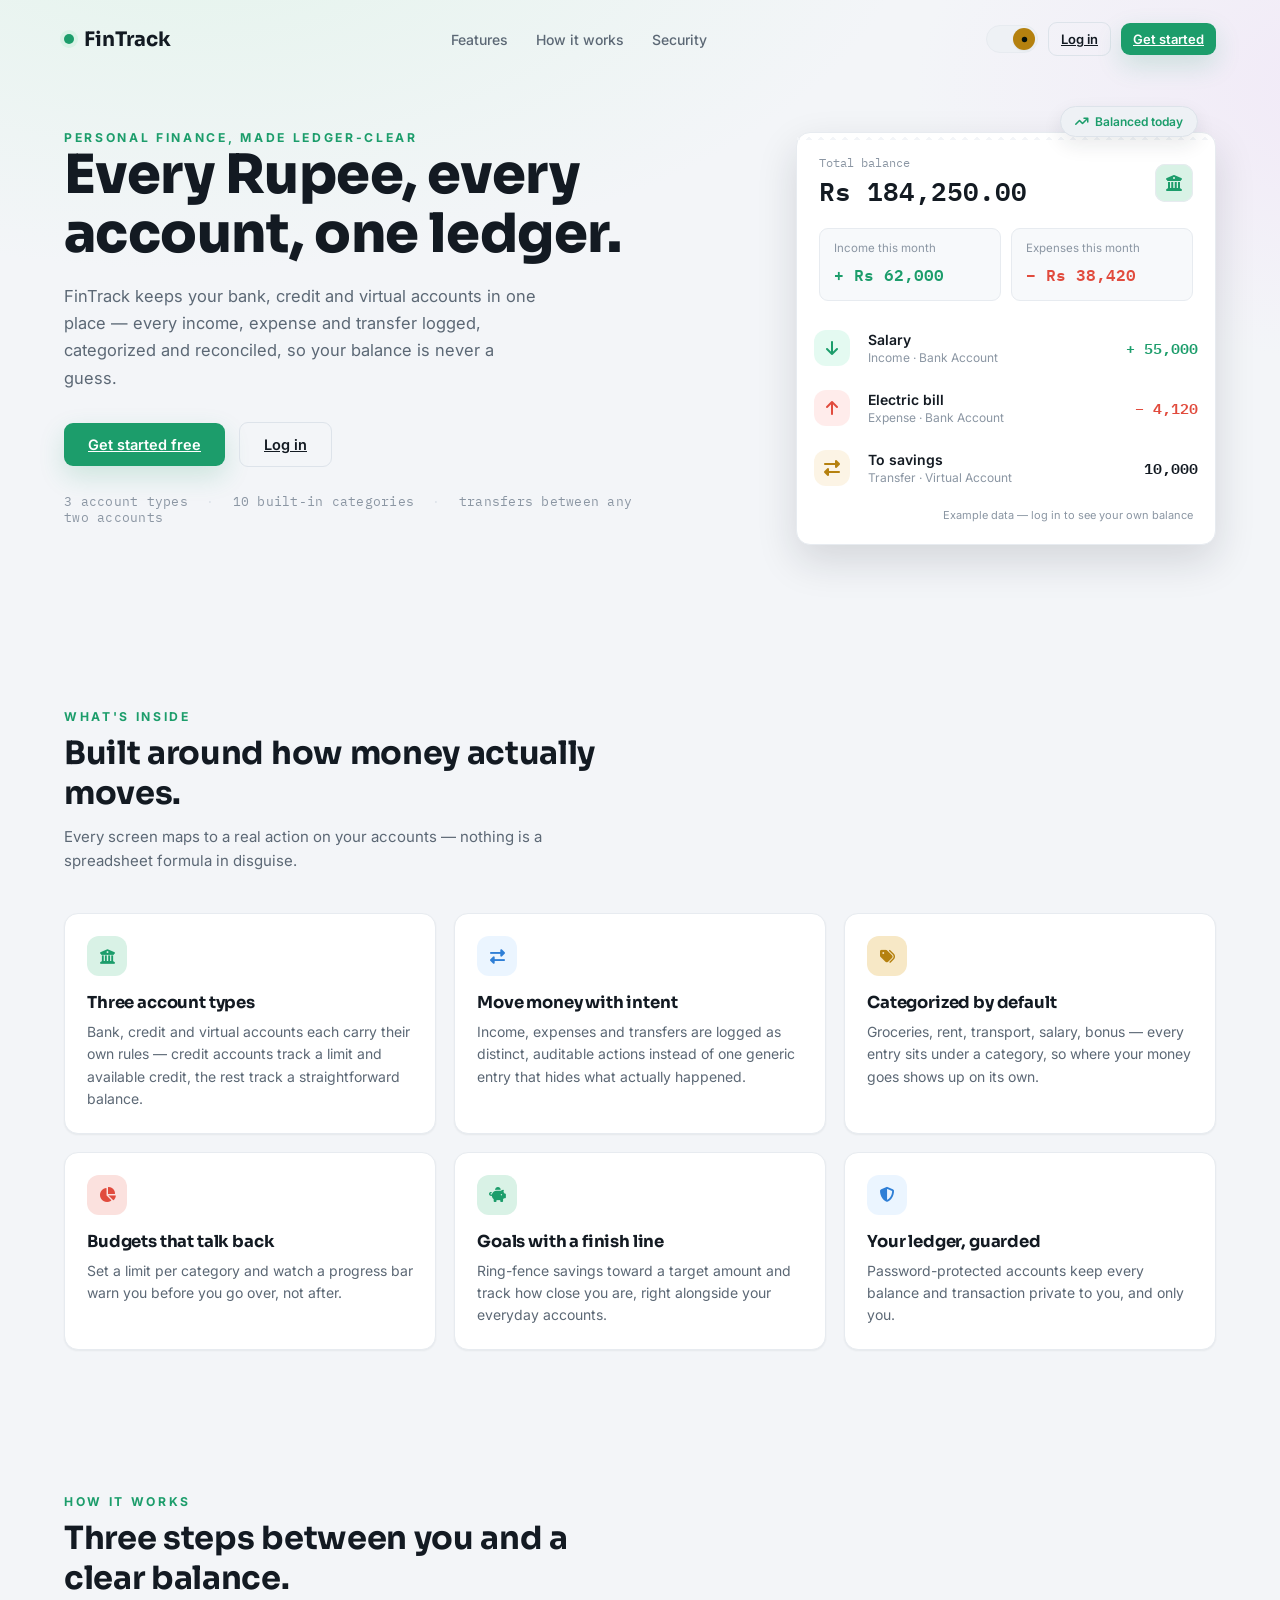
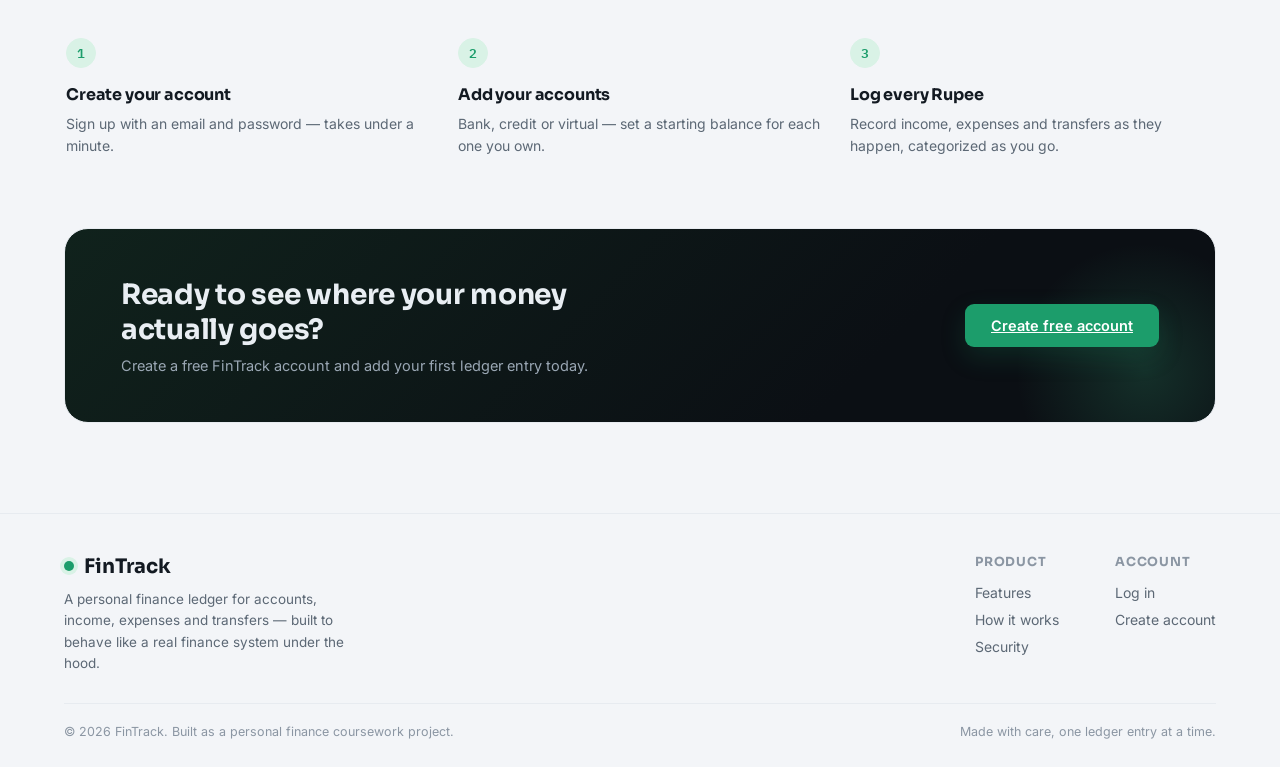
==== commit c85d24b1: "update some files" ====
--- a/web/index.html
+++ b/web/index.html
@@ -39,7 +39,7 @@
   <section class="hero">
     <div class="hero-copy">
       <span class="eyebrow">Personal finance, made ledger-clear</span>
-      <h1>Every taka, every account, one ledger.</h1>
+      <h1>Every Rupee, every account, one ledger.</h1>
       <p>FinTrack keeps your bank, credit and virtual accounts in one place — every income, expense and transfer logged, categorized and reconciled, so your balance is never a guess.</p>
       <div class="hero-actions">
         <a href="register.html" class="btn btn-primary">Get started free</a>
@@ -169,7 +169,7 @@
       </div>
       <div class="step-item">
         <div class="step-num">3</div>
-        <h3>Log every taka</h3>
+        <h3>Log every Rupee</h3>
         <p>Record income, expenses and transfers as they happen, categorized as you go.</p>
       </div>
     </div>
